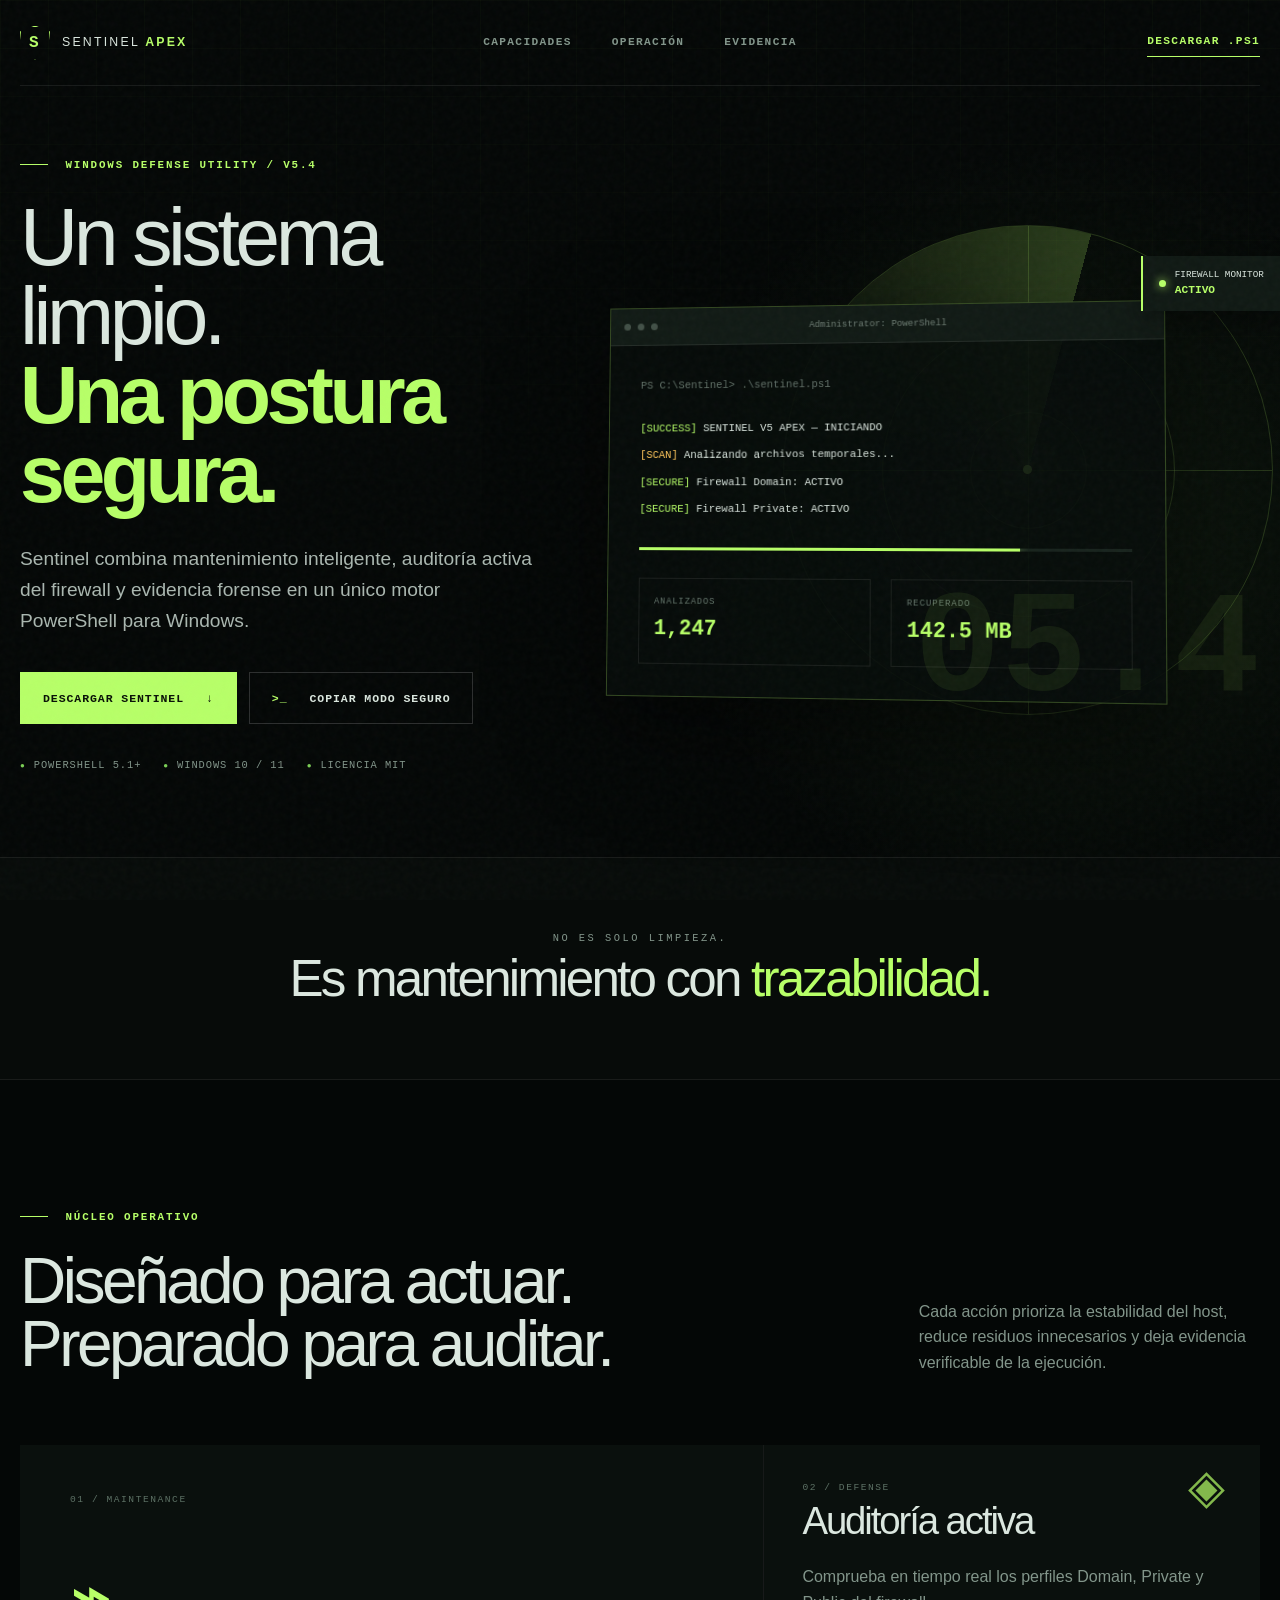
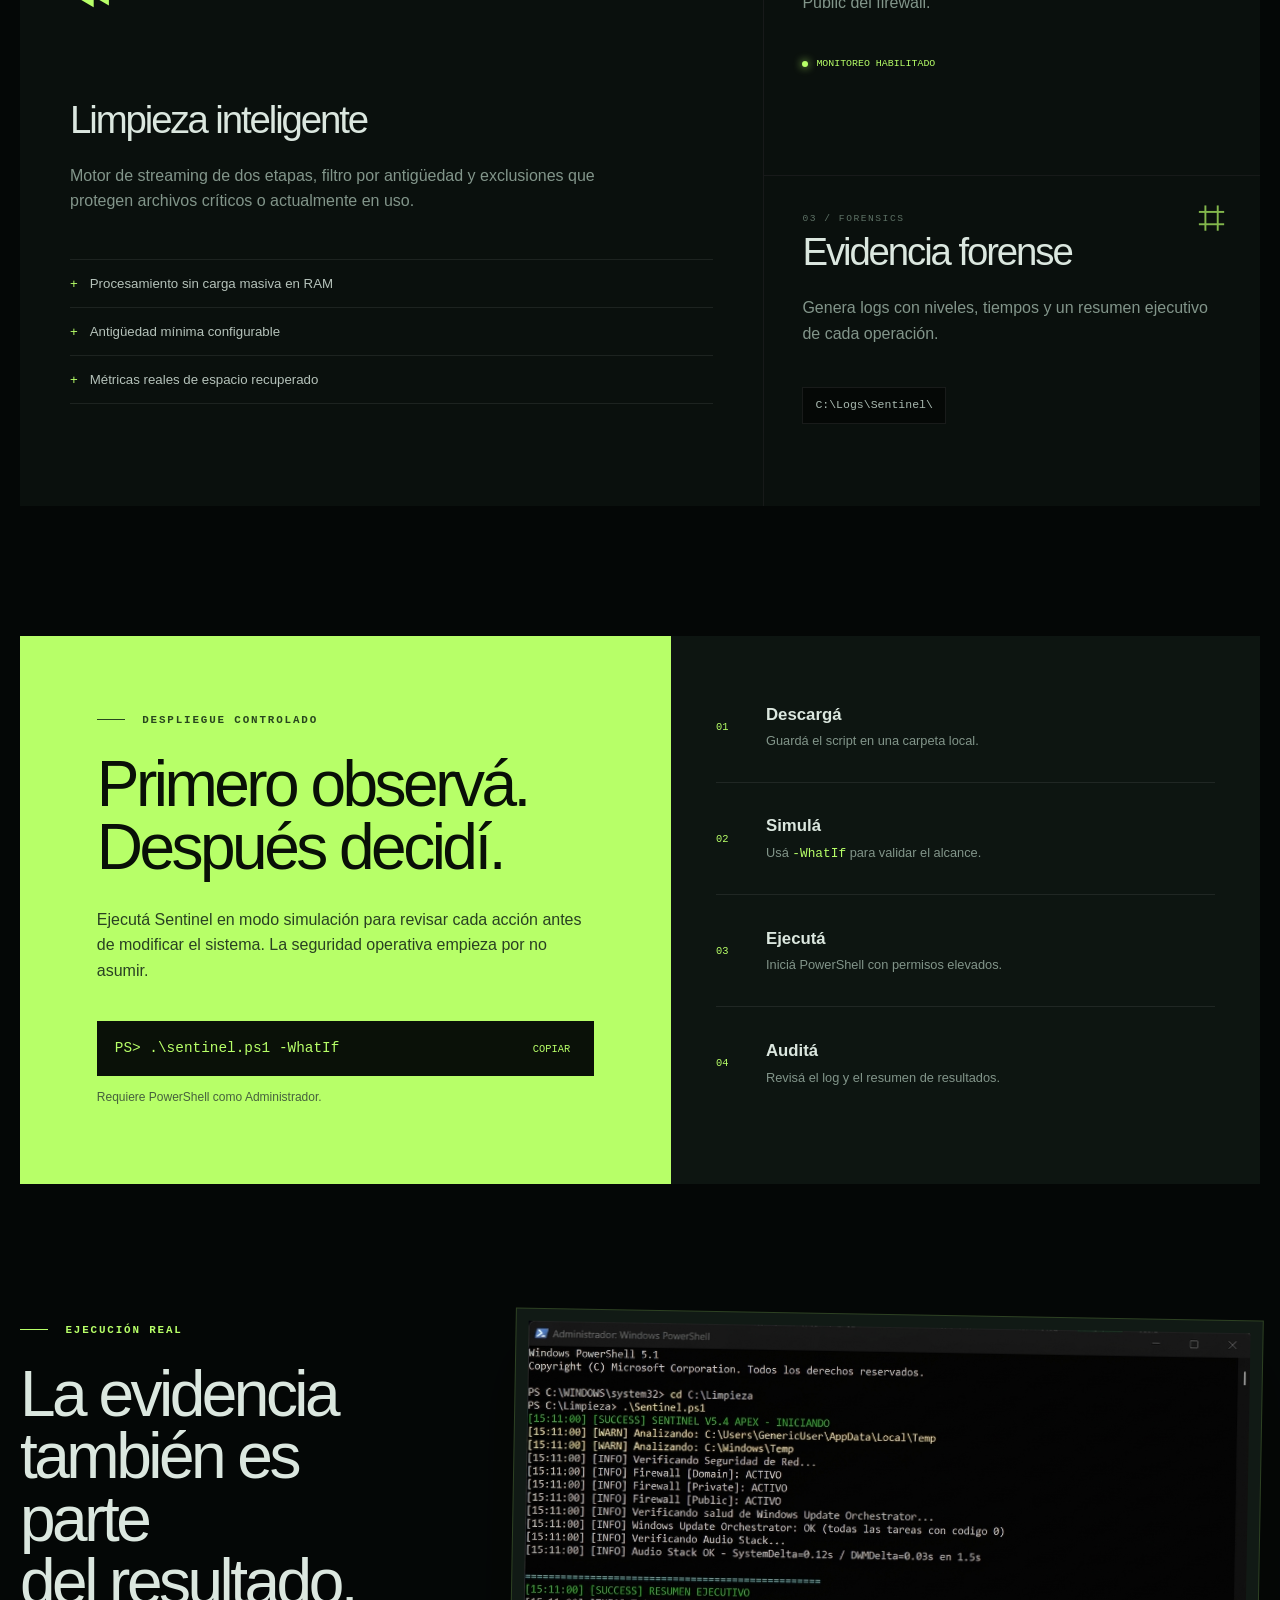
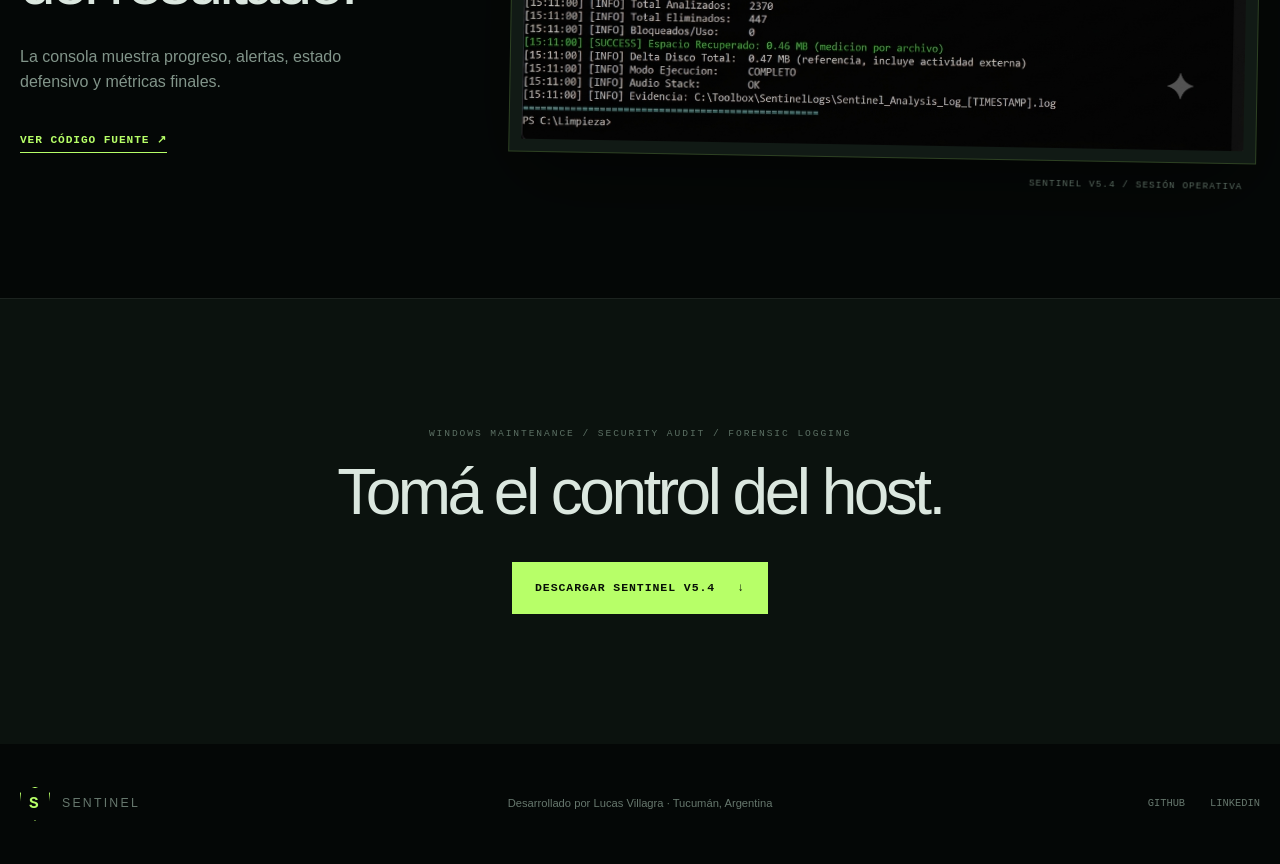
==== index.html @ c770c9c4 "Integrating a Netlify app into a project (6a6bf583a2d1555dc1f3a413)" ====
<!doctype html>
<html lang="es">
  <head>
    <meta charset="UTF-8" />
    <meta name="viewport" content="width=device-width, initial-scale=1.0" />
    <meta
      name="description"
      content="Sentinel V5 Apex: mantenimiento, limpieza inteligente y auditoría de seguridad para Windows."
    />
    <meta name="theme-color" content="#07110e" />
    <title>Sentinel V5 Apex — Seguridad operativa para Windows</title>
    <link rel="stylesheet" href="styles.css" />
    <script src="script.js" defer></script>
  </head>
  <body>
    <div class="noise" aria-hidden="true"></div>
    <header class="site-header">
      <a class="brand" href="#inicio" aria-label="Sentinel, volver al inicio">
        <span class="brand-mark" aria-hidden="true">S</span>
        <span>SENTINEL <strong>APEX</strong></span>
      </a>
      <nav aria-label="Navegación principal">
        <a href="#capacidades">Capacidades</a>
        <a href="#operacion">Operación</a>
        <a href="#evidencia">Evidencia</a>
      </nav>
      <a class="header-cta" href="sentinel.ps1" download>Descargar .PS1</a>
    </header>

    <main>
      <section class="hero" id="inicio">
        <div class="hero-copy">
          <p class="eyebrow"><span></span> Windows defense utility / V5.4</p>
          <h1>Un sistema limpio.<br /><em>Una postura segura.</em></h1>
          <p class="hero-intro">
            Sentinel combina mantenimiento inteligente, auditoría activa del firewall y
            evidencia forense en un único motor PowerShell para Windows.
          </p>
          <div class="hero-actions">
            <a class="button button-primary" href="sentinel.ps1" download>
              Descargar Sentinel <span aria-hidden="true">↓</span>
            </a>
            <button class="button button-ghost" type="button" data-copy-command=".\sentinel.ps1 -WhatIf">
              <span class="prompt" aria-hidden="true">&gt;_</span>
              <span data-copy-label>Copiar modo seguro</span>
            </button>
          </div>
          <ul class="compatibility" aria-label="Compatibilidad">
            <li>PowerShell 5.1+</li>
            <li>Windows 10 / 11</li>
            <li>Licencia MIT</li>
          </ul>
        </div>

        <div class="hero-visual" aria-label="Vista de ejecución de Sentinel">
          <div class="radar" aria-hidden="true">
            <span class="radar-ring ring-one"></span>
            <span class="radar-ring ring-two"></span>
            <span class="radar-sweep"></span>
            <span class="radar-core"></span>
          </div>
          <div class="status-card status-card-top">
            <span class="status-dot"></span>
            <span>Firewall monitor</span>
            <strong>ACTIVO</strong>
          </div>
          <div class="terminal-card">
            <div class="terminal-bar">
              <span></span><span></span><span></span>
              <p>Administrator: PowerShell</p>
            </div>
            <div class="terminal-body" aria-hidden="true">
              <p class="muted">PS C:\Sentinel&gt; .\sentinel.ps1</p>
              <p><span class="ok">[SUCCESS]</span> SENTINEL V5 APEX — INICIANDO</p>
              <p><span class="warn">[SCAN]</span> Analizando archivos temporales...</p>
              <p><span class="ok">[SECURE]</span> Firewall Domain: ACTIVO</p>
              <p><span class="ok">[SECURE]</span> Firewall Private: ACTIVO</p>
              <div class="terminal-progress"><span></span></div>
              <div class="terminal-stats">
                <div><small>ANALIZADOS</small><strong>1,247</strong></div>
                <div><small>RECUPERADO</small><strong>142.5 MB</strong></div>
              </div>
            </div>
          </div>
          <div class="version-stamp" aria-hidden="true">05.4</div>
        </div>
      </section>

      <section class="manifesto" aria-label="Principio de Sentinel">
        <p>NO ES SOLO LIMPIEZA.</p>
        <h2>Es mantenimiento con <span>trazabilidad.</span></h2>
      </section>

      <section class="capabilities" id="capacidades">
        <div class="section-heading">
          <div>
            <p class="eyebrow"><span></span> Núcleo operativo</p>
            <h2>Diseñado para actuar.<br />Preparado para auditar.</h2>
          </div>
          <p>
            Cada acción prioriza la estabilidad del host, reduce residuos innecesarios y deja
            evidencia verificable de la ejecución.
          </p>
        </div>

        <div class="feature-grid">
          <article class="feature feature-main">
            <p class="feature-index">01 / MAINTENANCE</p>
            <div class="feature-icon" aria-hidden="true">⌁</div>
            <h3>Limpieza inteligente</h3>
            <p>
              Motor de streaming de dos etapas, filtro por antigüedad y exclusiones que protegen
              archivos críticos o actualmente en uso.
            </p>
            <ul>
              <li>Procesamiento sin carga masiva en RAM</li>
              <li>Antigüedad mínima configurable</li>
              <li>Métricas reales de espacio recuperado</li>
            </ul>
          </article>
          <article class="feature">
            <p class="feature-index">02 / DEFENSE</p>
            <div class="feature-icon" aria-hidden="true">◈</div>
            <h3>Auditoría activa</h3>
            <p>Comprueba en tiempo real los perfiles Domain, Private y Public del firewall.</p>
            <span class="feature-signal"><i></i> Monitoreo habilitado</span>
          </article>
          <article class="feature">
            <p class="feature-index">03 / FORENSICS</p>
            <div class="feature-icon" aria-hidden="true">⌗</div>
            <h3>Evidencia forense</h3>
            <p>Genera logs con niveles, tiempos y un resumen ejecutivo de cada operación.</p>
            <code>C:\Logs\Sentinel\</code>
          </article>
        </div>
      </section>

      <section class="operation" id="operacion">
        <div class="operation-panel">
          <p class="eyebrow"><span></span> Despliegue controlado</p>
          <h2>Primero observá.<br />Después decidí.</h2>
          <p>
            Ejecutá Sentinel en modo simulación para revisar cada acción antes de modificar el
            sistema. La seguridad operativa empieza por no asumir.
          </p>
          <div class="command-line">
            <code>PS&gt; .\sentinel.ps1 -WhatIf</code>
            <button type="button" data-copy-command=".\sentinel.ps1 -WhatIf" aria-label="Copiar comando">
              Copiar
            </button>
          </div>
          <p class="operation-note">Requiere PowerShell como Administrador.</p>
        </div>
        <ol class="steps">
          <li><span>01</span><div><strong>Descargá</strong><p>Guardá el script en una carpeta local.</p></div></li>
          <li><span>02</span><div><strong>Simulá</strong><p>Usá <code>-WhatIf</code> para validar el alcance.</p></div></li>
          <li><span>03</span><div><strong>Ejecutá</strong><p>Iniciá PowerShell con permisos elevados.</p></div></li>
          <li><span>04</span><div><strong>Auditá</strong><p>Revisá el log y el resumen de resultados.</p></div></li>
        </ol>
      </section>

      <section class="evidence" id="evidencia">
        <div class="evidence-copy">
          <p class="eyebrow"><span></span> Ejecución real</p>
          <h2>La evidencia<br />también es parte<br />del resultado.</h2>
          <p>La consola muestra progreso, alertas, estado defensivo y métricas finales.</p>
          <a href="https://github.com/Lucas18062025/Sentinel" target="_blank" rel="noreferrer">
            Ver código fuente <span aria-hidden="true">↗</span>
          </a>
        </div>
        <figure>
          <img
            src="SentinelV5.4.png"
            alt="Captura de Sentinel V5.4 ejecutándose en PowerShell"
            width="1354"
            height="784"
            loading="lazy"
          />
          <figcaption>Sentinel V5.4 / sesión operativa</figcaption>
        </figure>
      </section>

      <section class="final-cta">
        <p>WINDOWS MAINTENANCE / SECURITY AUDIT / FORENSIC LOGGING</p>
        <h2>Tomá el control del host.</h2>
        <a class="button button-primary" href="sentinel.ps1" download>
          Descargar Sentinel V5.4 <span aria-hidden="true">↓</span>
        </a>
      </section>
    </main>

    <footer>
      <a class="brand" href="#inicio"><span class="brand-mark" aria-hidden="true">S</span><span>SENTINEL</span></a>
      <p>Desarrollado por Lucas Villagra · Tucumán, Argentina</p>
      <div>
        <a href="https://github.com/Lucas18062025" target="_blank" rel="noreferrer">GitHub</a>
        <a href="https://linkedin.com/in/lucas-villagra-cybersecurity" target="_blank" rel="noreferrer">LinkedIn</a>
      </div>
    </footer>
  </body>
</html>
---- styles.css ----
:root {
  --ink: #dbe7df;
  --muted: #82958a;
  --black: #040706;
  --panel: #0a100d;
  --panel-light: #101914;
  --line: rgba(183, 255, 104, 0.16);
  --acid: #b7ff68;
  --acid-soft: #7bcf56;
  --warning: #ffc65b;
  --max: 1240px;
}

* { box-sizing: border-box; }
html { scroll-behavior: smooth; }
body {
  margin: 0;
  color: var(--ink);
  background:
    radial-gradient(circle at 82% 13%, rgba(83, 151, 64, 0.12), transparent 24rem),
    var(--black);
  font-family: "Aptos", "Segoe UI", sans-serif;
  line-height: 1.6;
  overflow-x: hidden;
}

body::before {
  position: fixed;
  inset: 0;
  z-index: -2;
  content: "";
  background-image:
    linear-gradient(rgba(183, 255, 104, 0.025) 1px, transparent 1px),
    linear-gradient(90deg, rgba(183, 255, 104, 0.025) 1px, transparent 1px);
  background-size: 48px 48px;
  mask-image: linear-gradient(to bottom, black, transparent 75%);
}

.noise {
  position: fixed;
  inset: 0;
  z-index: 10;
  opacity: 0.035;
  pointer-events: none;
  background-image: url("data:image/svg+xml,%3Csvg viewBox='0 0 180 180' xmlns='http://www.w3.org/2000/svg'%3E%3Cfilter id='n'%3E%3CfeTurbulence type='fractalNoise' baseFrequency='.85' numOctaves='3' stitchTiles='stitch'/%3E%3C/filter%3E%3Crect width='100%25' height='100%25' filter='url(%23n)' opacity='.9'/%3E%3C/svg%3E");
}

a { color: inherit; text-decoration: none; }
button { font: inherit; }

.site-header {
  width: min(calc(100% - 40px), var(--max));
  min-height: 86px;
  margin: 0 auto;
  display: grid;
  grid-template-columns: 1fr auto 1fr;
  align-items: center;
  border-bottom: 1px solid rgba(255,255,255,.08);
}

.brand { display: inline-flex; align-items: center; gap: 12px; width: max-content; font-size: .77rem; letter-spacing: .18em; }
.brand strong { color: var(--acid); font-weight: 700; }
.brand-mark {
  width: 30px; height: 34px; display: grid; place-items: center;
  color: var(--acid); font: 800 1rem/1 Consolas, monospace;
  border: 1px solid var(--acid); clip-path: polygon(50% 0, 100% 18%, 92% 78%, 50% 100%, 8% 78%, 0 18%);
}

nav { display: flex; gap: 40px; }
nav a, .header-cta { font: 600 .7rem/1 Consolas, monospace; letter-spacing: .12em; text-transform: uppercase; }
nav a { color: var(--muted); transition: color .2s ease; }
nav a:hover, nav a:focus-visible { color: var(--acid); }
.header-cta { justify-self: end; color: var(--acid); border-bottom: 1px solid var(--acid); padding: 8px 0; }

main, footer { position: relative; z-index: 1; }
.hero {
  width: min(calc(100% - 40px), var(--max));
  min-height: 690px;
  margin: 0 auto;
  display: grid;
  grid-template-columns: .88fr 1.12fr;
  align-items: center;
  gap: 5vw;
  padding: 72px 0 86px;
}

.hero-copy { position: relative; z-index: 2; animation: rise .8s ease both; }
.eyebrow { margin: 0 0 26px; color: var(--acid); font: 700 .68rem/1.3 Consolas, monospace; letter-spacing: .17em; text-transform: uppercase; }
.eyebrow span { display: inline-block; width: 28px; height: 1px; margin: 0 9px 3px 0; background: var(--acid); }
h1, h2, h3, p { margin-top: 0; }
h1, h2, h3 { line-height: .98; letter-spacing: -.055em; }
h1 { margin-bottom: 30px; font-size: clamp(3.5rem, 6.3vw, 6.8rem); font-weight: 300; }
h1 em { color: var(--acid); font-style: normal; font-weight: 700; }
.hero-intro { max-width: 590px; color: #aab7b0; font-size: clamp(1rem, 1.5vw, 1.23rem); }
.hero-actions { display: flex; flex-wrap: wrap; gap: 12px; margin-top: 36px; }
.button {
  min-height: 52px; padding: 0 22px; display: inline-flex; align-items: center; justify-content: center; gap: 22px;
  border: 1px solid transparent; cursor: pointer; font: 700 .72rem/1 Consolas, monospace; letter-spacing: .08em;
  text-transform: uppercase; transition: transform .2s ease, background .2s ease, color .2s ease;
}
.button:hover { transform: translateY(-3px); }
.button-primary { background: var(--acid); color: #081006; }
.button-primary:hover { background: #d0ff9b; }
.button-ghost { color: var(--ink); background: transparent; border-color: rgba(255,255,255,.16); }
.button-ghost:hover { border-color: var(--acid); color: var(--acid); }
.prompt { color: var(--acid); }
.compatibility { display: flex; flex-wrap: wrap; gap: 22px; padding: 0; margin: 36px 0 0; list-style: none; }
.compatibility li { color: var(--muted); font: .65rem/1 Consolas, monospace; letter-spacing: .09em; text-transform: uppercase; }
.compatibility li::before { content: "●"; margin-right: 8px; color: var(--acid-soft); font-size: .5rem; }

.hero-visual { position: relative; min-height: 520px; animation: rise .8s .15s ease both; }
.radar { position: absolute; width: 490px; height: 490px; top: 4%; right: -2%; border-radius: 50%; border: 1px solid var(--line); }
.radar::before, .radar::after { content: ""; position: absolute; background: var(--line); }
.radar::before { width: 100%; height: 1px; top: 50%; }
.radar::after { height: 100%; width: 1px; left: 50%; }
.radar-ring { position: absolute; inset: 20%; border: 1px solid var(--line); border-radius: 50%; }
.ring-two { inset: 38%; }
.radar-sweep { position: absolute; inset: 0; border-radius: 50%; background: conic-gradient(from 15deg, transparent 0 75%, rgba(183,255,104,.2)); animation: scan 6s linear infinite; }
.radar-core { position: absolute; width: 9px; height: 9px; top: 49%; left: 49%; border-radius: 50%; background: var(--acid); box-shadow: 0 0 24px var(--acid); }
.terminal-card {
  position: absolute; width: min(560px, 96%); top: 19%; left: 0; overflow: hidden;
  background: rgba(7, 13, 10, .9); border: 1px solid rgba(183,255,104,.25); box-shadow: 0 34px 90px rgba(0,0,0,.55);
  transform: perspective(1100px) rotateY(-5deg) rotateX(2deg);
}
.terminal-bar { height: 38px; display: flex; align-items: center; gap: 7px; padding: 0 14px; background: #111a15; border-bottom: 1px solid rgba(255,255,255,.08); }
.terminal-bar span { width: 7px; height: 7px; border-radius: 50%; background: #425047; }
.terminal-bar p { flex: 1; margin: 0 50px 0 0; text-align: center; color: #6e7d74; font: .58rem/1 Consolas, monospace; }
.terminal-body { min-height: 330px; padding: 32px; font: .68rem/1.8 Consolas, monospace; }
.terminal-body p { margin-bottom: 8px; }
.terminal-body .muted { color: #617168; margin-bottom: 24px; }
.ok { color: var(--acid); }
.warn { color: var(--warning); }
.terminal-progress { height: 3px; margin: 28px 0; background: #18231d; overflow: hidden; }
.terminal-progress span { display: block; height: 100%; width: 78%; background: var(--acid); box-shadow: 0 0 12px var(--acid); }
.terminal-stats { display: grid; grid-template-columns: 1fr 1fr; gap: 20px; }
.terminal-stats div { padding: 15px; border: 1px solid rgba(255,255,255,.08); }
.terminal-stats small { display: block; color: #65766c; letter-spacing: .1em; }
.terminal-stats strong { color: var(--acid); font-size: 1.35rem; }
.status-card { position: absolute; z-index: 2; top: 10%; right: -3%; padding: 13px 16px; display: grid; grid-template-columns: auto 1fr; gap: 2px 9px; background: #101914; border-left: 2px solid var(--acid); box-shadow: 0 12px 30px rgba(0,0,0,.35); font: .58rem/1.3 Consolas, monospace; text-transform: uppercase; }
.status-card strong { grid-column: 2; color: var(--acid); font-size: .7rem; }
.status-dot { grid-row: 1 / 3; align-self: center; width: 7px; height: 7px; border-radius: 50%; background: var(--acid); box-shadow: 0 0 10px var(--acid); }
.version-stamp { position: absolute; right: 0; bottom: 0; color: rgba(183,255,104,.07); font: 800 9rem/1 Consolas, monospace; }

.manifesto { padding: 75px 20px; text-align: center; border-block: 1px solid rgba(255,255,255,.07); background: #070b09; }
.manifesto p { color: var(--muted); font: .65rem/1 Consolas, monospace; letter-spacing: .24em; }
.manifesto h2 { margin: 0; font-size: clamp(2.2rem, 4vw, 4rem); font-weight: 300; }
.manifesto h2 span { color: var(--acid); }

.capabilities { width: min(calc(100% - 40px), var(--max)); margin: 0 auto; padding: 130px 0; }
.section-heading { display: grid; grid-template-columns: 1.4fr .6fr; gap: 8vw; align-items: end; margin-bottom: 70px; }
.section-heading h2, .operation h2, .evidence h2, .final-cta h2 { margin: 0; font-size: clamp(2.7rem, 5vw, 5.2rem); font-weight: 350; }
.section-heading > p { color: var(--muted); margin: 0; }
.feature-grid { display: grid; grid-template-columns: 1.2fr .8fr; gap: 1px; background: rgba(255,255,255,.08); }
.feature { min-height: 330px; padding: 38px; background: var(--panel); position: relative; transition: background .25s ease; }
.feature:hover { background: var(--panel-light); }
.feature-main { grid-row: span 2; min-height: 661px; padding: 50px; }
.feature-index { color: #5d7165; font: .6rem/1 Consolas, monospace; letter-spacing: .16em; }
.feature-icon { margin: 54px 0 70px; color: var(--acid); font: 300 4.5rem/1 Georgia, serif; }
.feature:not(.feature-main) .feature-icon { position: absolute; right: 35px; top: 18px; margin: 0; font-size: 3rem; opacity: .7; }
.feature h3 { margin-bottom: 24px; font-size: clamp(1.8rem, 3vw, 3.2rem); font-weight: 400; }
.feature > p:not(.feature-index) { max-width: 570px; color: var(--muted); }
.feature ul { padding: 0; margin-top: 45px; list-style: none; border-top: 1px solid rgba(255,255,255,.08); }
.feature li { padding: 13px 0; color: #b5c2ba; border-bottom: 1px solid rgba(255,255,255,.08); font-size: .83rem; }
.feature li::before { content: "+"; color: var(--acid); margin-right: 12px; }
.feature-signal { display: inline-flex; align-items: center; gap: 8px; margin-top: 28px; color: var(--acid); font: .62rem/1 Consolas, monospace; text-transform: uppercase; }
.feature-signal i { width: 6px; height: 6px; background: var(--acid); border-radius: 50%; box-shadow: 0 0 9px var(--acid); }
.feature code { display: inline-block; margin-top: 25px; padding: 8px 12px; color: #a9b9b0; background: #050806; border: 1px solid rgba(255,255,255,.08); font-size: .72rem; }

.operation { width: min(calc(100% - 40px), var(--max)); margin: 0 auto 130px; display: grid; grid-template-columns: 1.05fr .95fr; background: var(--acid); color: #091007; }
.operation-panel { padding: clamp(40px, 6vw, 80px); }
.operation .eyebrow { color: #28461e; }
.operation .eyebrow span { background: #28461e; }
.operation-panel > p:not(.eyebrow, .operation-note) { max-width: 580px; margin: 28px 0; color: #294122; }
.command-line { display: flex; justify-content: space-between; align-items: center; gap: 15px; margin-top: 38px; padding: 16px 18px; background: #0a1108; color: var(--acid); }
.command-line code { font-size: clamp(.65rem, 1.4vw, .9rem); }
.command-line button { color: var(--acid); background: transparent; border: 0; cursor: pointer; font: .65rem/1 Consolas, monospace; text-transform: uppercase; }
.operation-note { margin: 12px 0 0; color: #46613d; font-size: .75rem; }
.steps { margin: 0; padding: 35px 45px; list-style: none; background: #0d1511; color: var(--ink); }
.steps li { min-height: 112px; display: grid; grid-template-columns: 50px 1fr; align-items: center; border-bottom: 1px solid rgba(255,255,255,.08); }
.steps li:last-child { border: 0; }
.steps span { color: var(--acid); font: .65rem/1 Consolas, monospace; }
.steps strong { font-size: 1.05rem; }
.steps p { margin: 3px 0 0; color: var(--muted); font-size: .8rem; }
.steps code { color: var(--acid); }

.evidence { width: min(calc(100% - 40px), var(--max)); margin: 0 auto; padding: 0 0 140px; display: grid; grid-template-columns: .7fr 1.3fr; gap: 7vw; align-items: center; }
.evidence-copy > p:not(.eyebrow) { color: var(--muted); margin: 30px 0; max-width: 340px; }
.evidence-copy > a { color: var(--acid); font: 700 .7rem/1 Consolas, monospace; letter-spacing: .08em; text-transform: uppercase; border-bottom: 1px solid var(--acid); padding-bottom: 6px; }
.evidence figure { margin: 0; padding: 12px; position: relative; background: #111a15; border: 1px solid rgba(183,255,104,.17); box-shadow: 0 30px 80px rgba(0,0,0,.5); transform: rotate(1deg); }
.evidence img { display: block; width: 100%; height: auto; filter: saturate(.78) contrast(1.08); }
.evidence figcaption { position: absolute; right: 12px; bottom: -28px; color: #56675d; font: .58rem/1 Consolas, monospace; letter-spacing: .12em; text-transform: uppercase; }

.final-cta { padding: 130px 20px; text-align: center; background: #0b120e; border-top: 1px solid rgba(255,255,255,.07); }
.final-cta > p { color: #5b6f63; font: .6rem/1 Consolas, monospace; letter-spacing: .2em; }
.final-cta h2 { margin: 22px 0 38px; }

footer { width: min(calc(100% - 40px), var(--max)); min-height: 120px; margin: 0 auto; display: grid; grid-template-columns: 1fr auto 1fr; align-items: center; color: #66776d; font-size: .7rem; }
footer p { margin: 0; }
footer > div { justify-self: end; display: flex; gap: 25px; font: .65rem/1 Consolas, monospace; text-transform: uppercase; }
footer a:hover { color: var(--acid); }

@keyframes rise { from { opacity: 0; transform: translateY(24px); } to { opacity: 1; transform: translateY(0); } }
@keyframes scan { to { transform: rotate(360deg); } }

@media (max-width: 900px) {
  .site-header { grid-template-columns: 1fr auto; }
  nav { display: none; }
  .hero { grid-template-columns: 1fr; padding-top: 70px; }
  .hero-visual { min-height: 480px; }
  .radar { right: 50%; transform: translateX(50%); width: 430px; height: 430px; }
  .section-heading, .operation, .evidence { grid-template-columns: 1fr; }
  .section-heading { gap: 30px; }
  .feature-grid { grid-template-columns: 1fr; }
  .feature-main { grid-row: auto; min-height: auto; }
  .evidence { gap: 70px; }
  footer { grid-template-columns: 1fr 1fr; gap: 25px; padding: 35px 0; }
  footer p { grid-column: 1 / -1; grid-row: 2; }
}

@media (max-width: 560px) {
  .site-header, .hero, .capabilities, .operation, .evidence, footer { width: min(calc(100% - 28px), var(--max)); }
  .site-header { min-height: 74px; }
  .header-cta { font-size: .58rem; }
  .brand { font-size: .65rem; }
  .hero { min-height: auto; padding: 70px 0; }
  h1 { font-size: clamp(3.1rem, 16vw, 4.8rem); }
  .hero-actions, .hero-actions .button { width: 100%; }
  .hero-visual { min-height: 390px; margin-top: 25px; }
  .radar { width: 340px; height: 340px; }
  .terminal-card { top: 14%; transform: none; }
  .terminal-body { min-height: 275px; padding: 20px; font-size: .56rem; }
  .status-card { top: 3%; right: 0; }
  .version-stamp { font-size: 6rem; }
  .capabilities { padding: 95px 0; }
  .feature, .feature-main { min-height: 0; padding: 30px; }
  .feature-icon { margin: 35px 0 45px; }
  .operation { margin-bottom: 95px; }
  .steps { padding: 20px 25px; }
  .evidence { padding-bottom: 100px; }
  footer { grid-template-columns: 1fr; }
  footer > div { justify-self: start; }
  footer p { grid-column: auto; grid-row: auto; }
}

@media (prefers-reduced-motion: reduce) {
  html { scroll-behavior: auto; }
  *, *::before, *::after { animation-duration: .01ms !important; animation-iteration-count: 1 !important; }
}
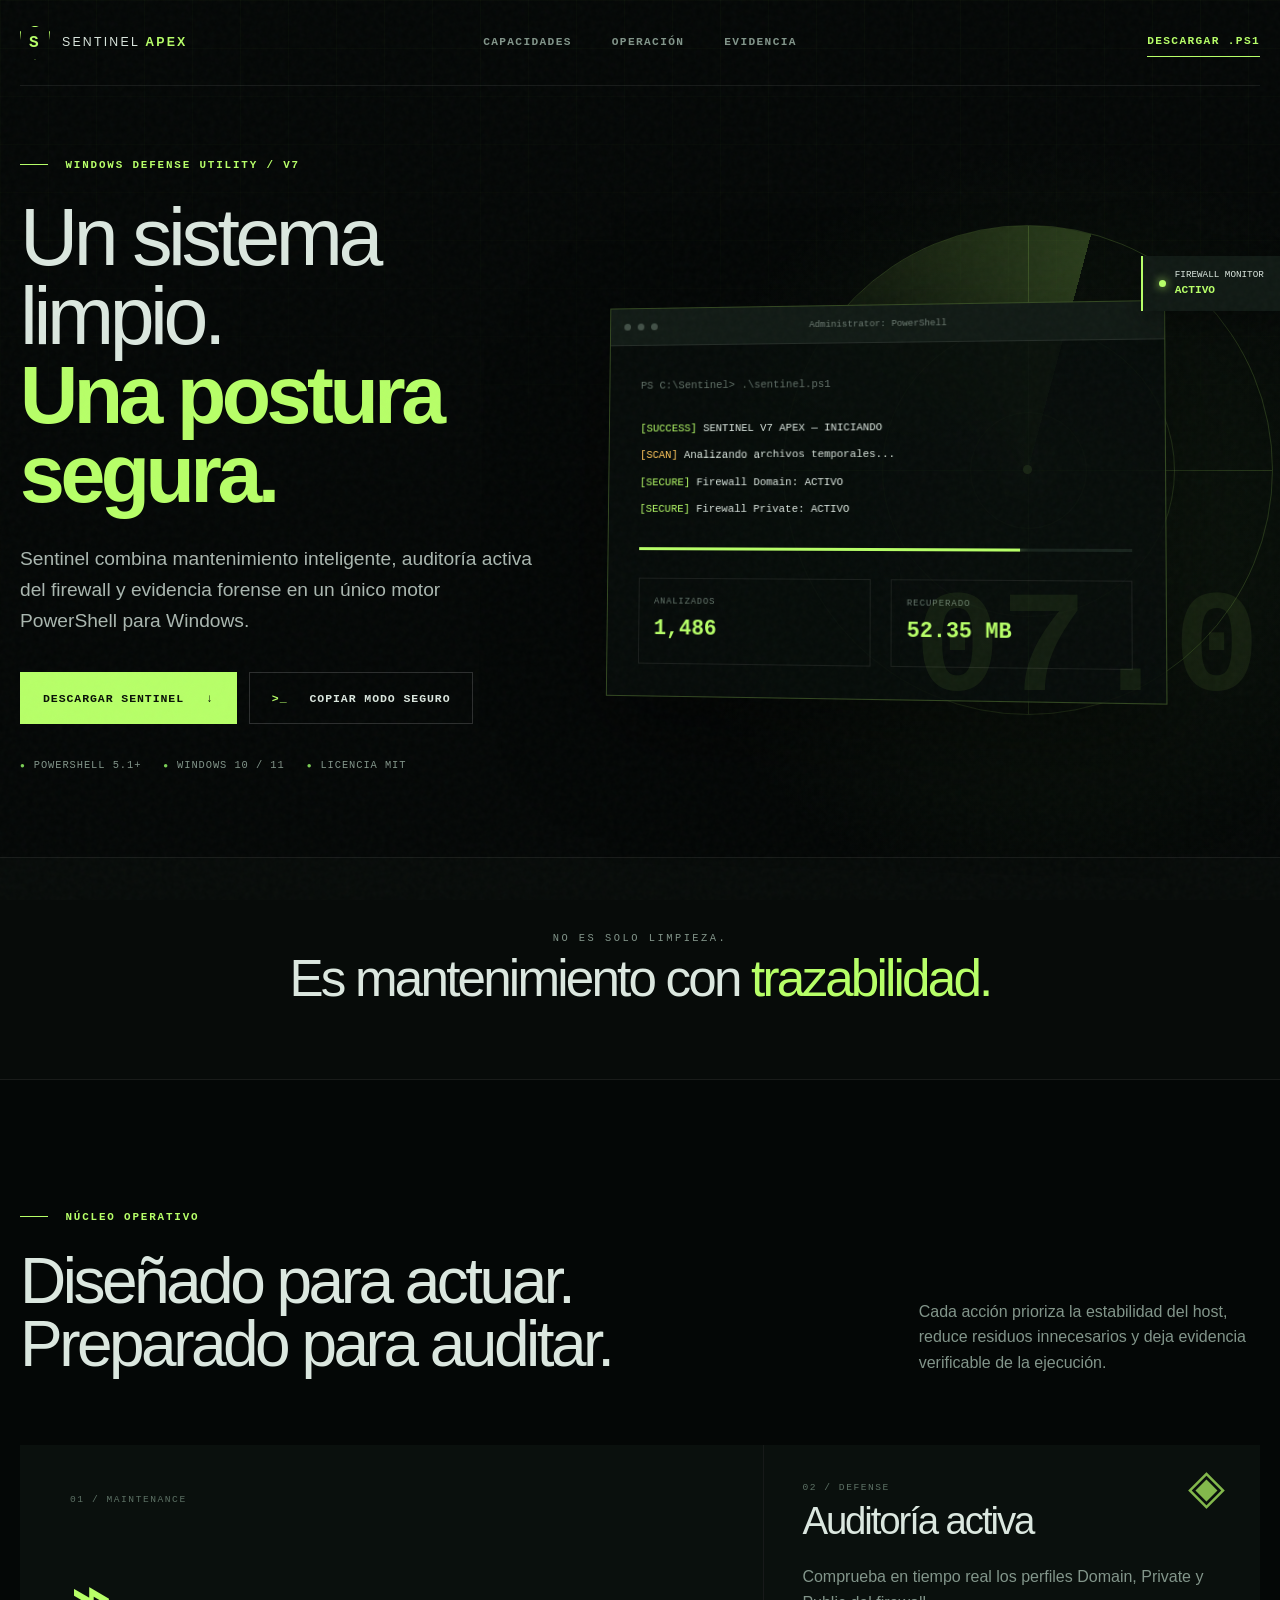
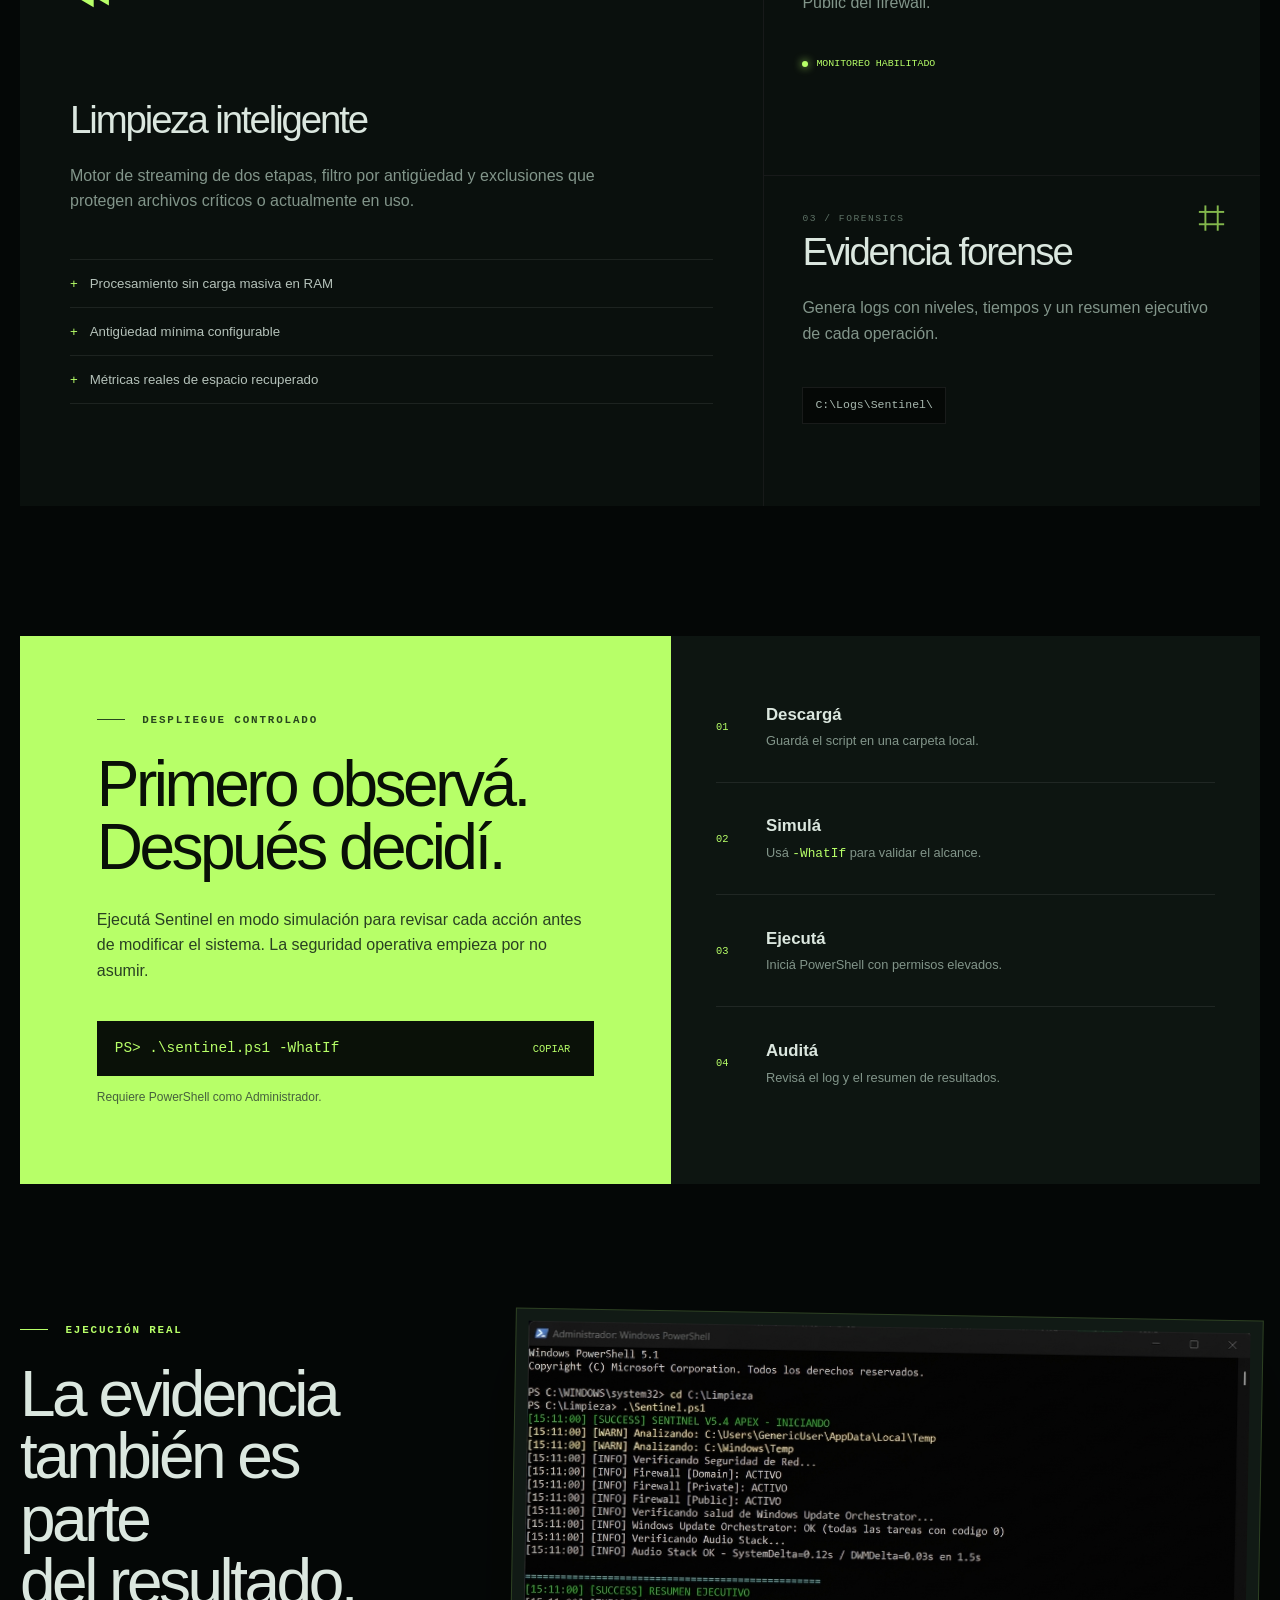
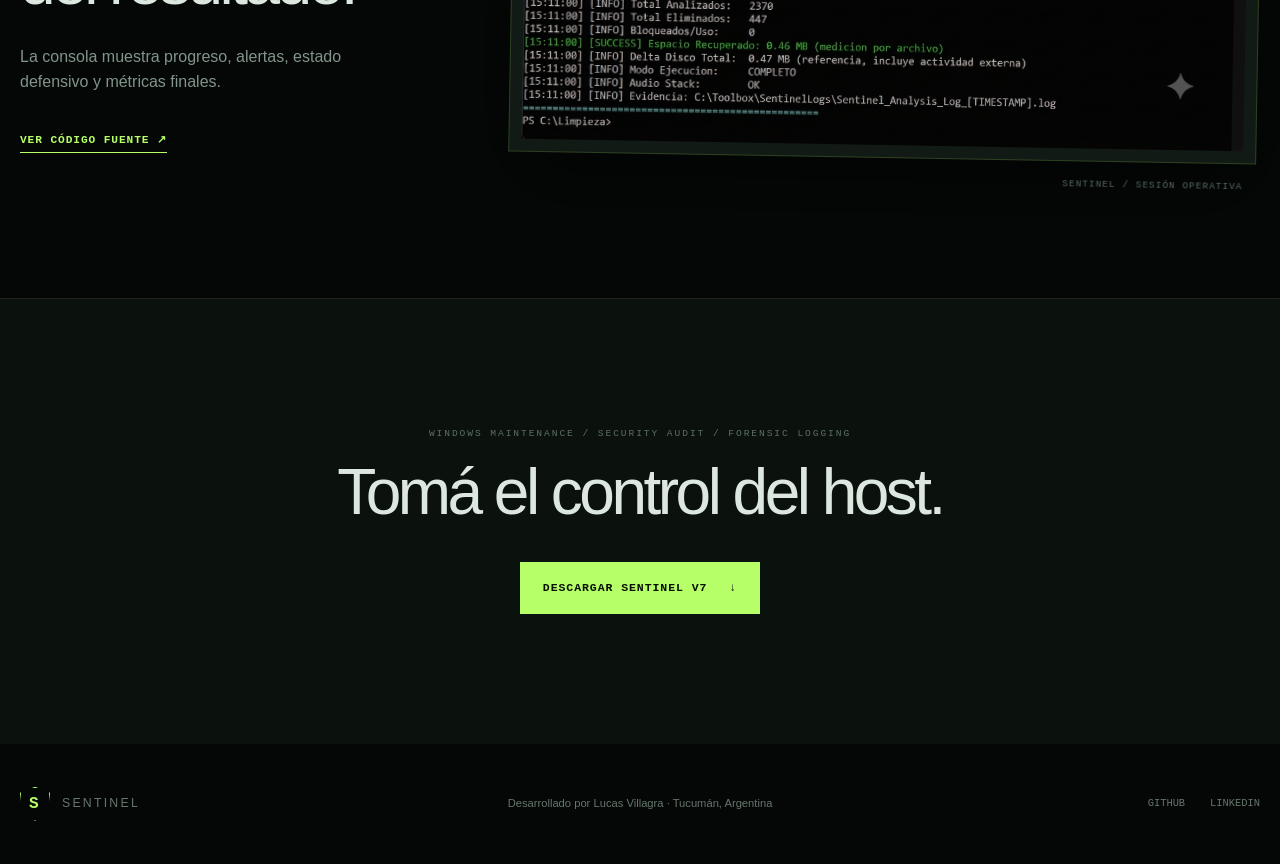
==== commit 6c2b215e: "release(sentinel): alinea todo a V7 Apex (script + docs + dashboard)" ====
--- a/index.html
+++ b/index.html
@@ -5,10 +5,10 @@
     <meta name="viewport" content="width=device-width, initial-scale=1.0" />
     <meta
       name="description"
-      content="Sentinel V5 Apex: mantenimiento, limpieza inteligente y auditoría de seguridad para Windows."
+      content="Sentinel V7 Apex: mantenimiento, limpieza inteligente y auditoría de seguridad para Windows."
     />
     <meta name="theme-color" content="#07110e" />
-    <title>Sentinel V5 Apex — Seguridad operativa para Windows</title>
+    <title>Sentinel V7 Apex — Seguridad operativa para Windows</title>
     <link rel="stylesheet" href="styles.css" />
     <script src="script.js" defer></script>
   </head>
@@ -30,7 +30,7 @@
     <main>
       <section class="hero" id="inicio">
         <div class="hero-copy">
-          <p class="eyebrow"><span></span> Windows defense utility / V5.4</p>
+          <p class="eyebrow"><span></span> Windows defense utility / V7</p>
           <h1>Un sistema limpio.<br /><em>Una postura segura.</em></h1>
           <p class="hero-intro">
             Sentinel combina mantenimiento inteligente, auditoría activa del firewall y
@@ -71,18 +71,18 @@
             </div>
             <div class="terminal-body" aria-hidden="true">
               <p class="muted">PS C:\Sentinel&gt; .\sentinel.ps1</p>
-              <p><span class="ok">[SUCCESS]</span> SENTINEL V5 APEX — INICIANDO</p>
+              <p><span class="ok">[SUCCESS]</span> SENTINEL V7 APEX — INICIANDO</p>
               <p><span class="warn">[SCAN]</span> Analizando archivos temporales...</p>
               <p><span class="ok">[SECURE]</span> Firewall Domain: ACTIVO</p>
               <p><span class="ok">[SECURE]</span> Firewall Private: ACTIVO</p>
               <div class="terminal-progress"><span></span></div>
               <div class="terminal-stats">
-                <div><small>ANALIZADOS</small><strong>1,247</strong></div>
-                <div><small>RECUPERADO</small><strong>142.5 MB</strong></div>
+                <div><small>ANALIZADOS</small><strong>1,486</strong></div>
+                <div><small>RECUPERADO</small><strong>52.35 MB</strong></div>
               </div>
             </div>
           </div>
-          <div class="version-stamp" aria-hidden="true">05.4</div>
+          <div class="version-stamp" aria-hidden="true">07.0</div>
         </div>
       </section>
 
@@ -171,12 +171,12 @@
         <figure>
           <img
             src="SentinelV5.4.png"
-            alt="Captura de Sentinel V5.4 ejecutándose en PowerShell"
+            alt="Captura de Sentinel ejecutándose en PowerShell"
             width="1354"
             height="784"
             loading="lazy"
           />
-          <figcaption>Sentinel V5.4 / sesión operativa</figcaption>
+          <figcaption>Sentinel / sesión operativa</figcaption>
         </figure>
       </section>
 
@@ -184,7 +184,7 @@
         <p>WINDOWS MAINTENANCE / SECURITY AUDIT / FORENSIC LOGGING</p>
         <h2>Tomá el control del host.</h2>
         <a class="button button-primary" href="sentinel.ps1" download>
-          Descargar Sentinel V5.4 <span aria-hidden="true">↓</span>
+          Descargar Sentinel V7 <span aria-hidden="true">↓</span>
         </a>
       </section>
     </main>
